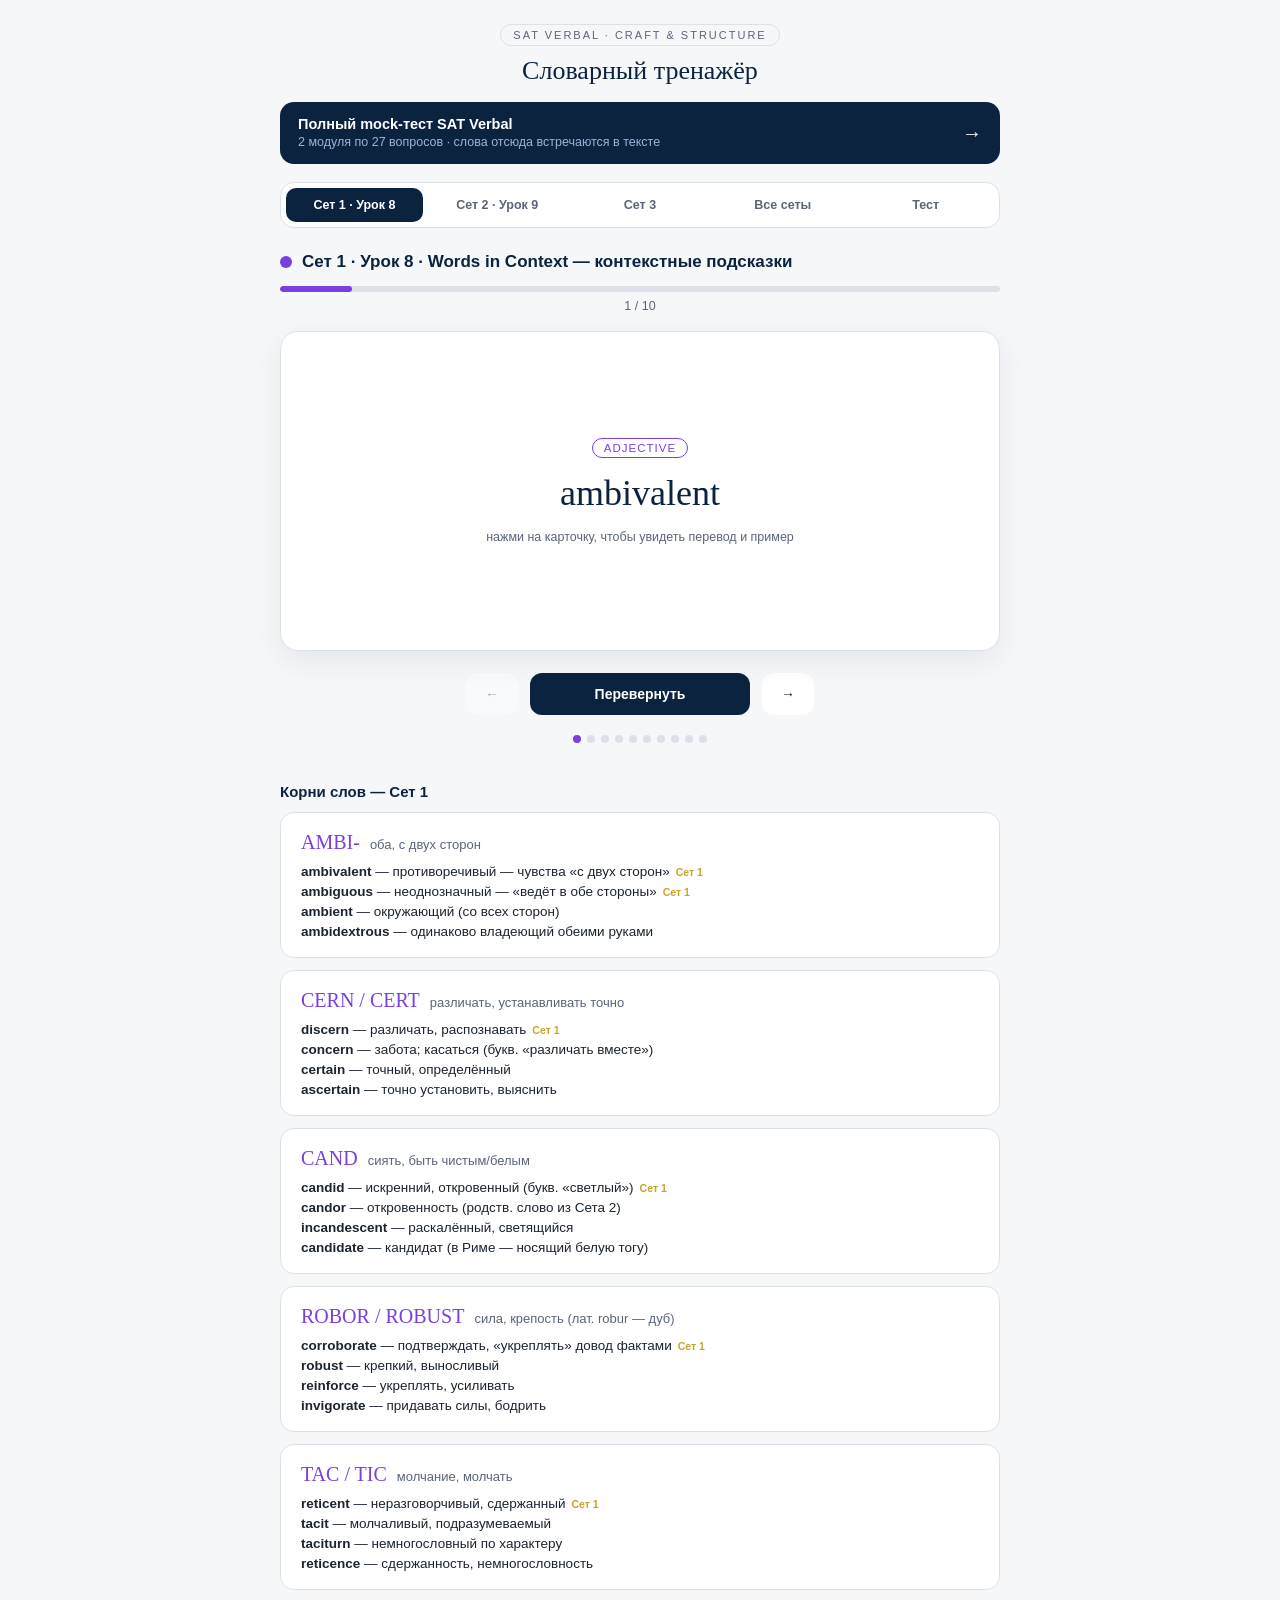
==== index.html @ abc8c863 "Add files via upload" ====
<!DOCTYPE html>
<html lang="ru">
<head>
<meta charset="UTF-8">
<meta name="viewport" content="width=device-width, initial-scale=1, viewport-fit=cover">
<title>SAT Verbal · Словарный тренажёр</title>
<style>
  :root {
    --navy: #0C2340;
    --navy2: #16335E;
    --gold: #C9A227;
    --accent: #7A3FE0;
    --accent2: #0B5FFF;
    --paper: #F6F7F9;
    --line: #DCE1E9;
    --ink: #1B2430;
    --muted: #5A6577;
    --bg: #F6F7F9;
    --card-bg: #ffffff;
    --card-back-bg: #0C2340;
    --good: #0E9F6E;
    --bad: #C0392B;
    box-sizing: border-box;
    padding-top: env(safe-area-inset-top, 0px);
    padding-bottom: env(safe-area-inset-bottom, 0px);
  }
  @media (prefers-color-scheme: dark) {
    :root:not([data-theme="light"]) {
      --bg: #0B1220;
      --card-bg: #16203A;
      --ink: #E7ECF5;
      --muted: #9AA7C0;
      --line: #2A3654;
      --paper: #10192E;
    }
  }
  :root[data-theme="dark"] {
    --bg: #0B1220;
    --card-bg: #16203A;
    --ink: #E7ECF5;
    --muted: #9AA7C0;
    --line: #2A3654;
    --paper: #10192E;
  }
  html { scroll-padding-top: env(safe-area-inset-top, 0px); height: 100%; }
  * { box-sizing: border-box; }
  body {
    height: 100%;
    margin: 0;
    background: var(--bg);
    color: var(--ink);
    font-family: 'Helvetica Neue', Arial, sans-serif;
    display: flex;
    flex-direction: column;
    align-items: center;
    padding: 24px 16px 48px;
    min-height: 100vh;
  }
  .wrap { width: 100%; max-width: 720px; }
  .header { text-align: center; margin-bottom: 16px; }
  .kicker {
    display: inline-block;
    font-size: 11px;
    letter-spacing: 2px;
    text-transform: uppercase;
    color: var(--muted);
    border: 1px solid var(--line);
    border-radius: 20px;
    padding: 4px 12px;
    margin-bottom: 10px;
  }
  h1 {
    font-family: Georgia, serif;
    font-size: 26px;
    font-weight: 400;
    color: var(--navy);
    margin: 0;
  }
  :root[data-theme="dark"] h1, @media (prefers-color-scheme: dark) { }
  .dark h1 { color: #ffffff; }

  nav.tabs {
    display: grid;
    grid-template-columns: repeat(5, 1fr);
    gap: 6px;
    background: var(--card-bg);
    border: 1px solid var(--line);
    border-radius: 14px;
    padding: 5px;
    margin: 18px 0 24px;
  }
  nav.tabs button {
    font-family: inherit;
    font-size: 12.5px;
    font-weight: 700;
    padding: 10px 6px;
    border: none;
    border-radius: 10px;
    background: transparent;
    color: var(--muted);
    cursor: pointer;
  }
  nav.tabs button.active {
    background: var(--navy);
    color: #ffffff;
  }

  section.view { display: none; }
  section.view.active { display: block; }

  .set-heading {
    display: flex;
    align-items: center;
    gap: 10px;
    margin: 4px 0 14px;
  }
  .set-heading .dot { width: 12px; height: 12px; border-radius: 50%; }
  .set-heading h2 { font-size: 17px; font-weight: 800; color: var(--navy); margin: 0; }
  .dark .set-heading h2 { color: #ffffff; }

  .progress-wrap { margin: 10px 0 18px; }
  .progress-track { height: 6px; background: var(--line); border-radius: 6px; overflow: hidden; }
  .progress-fill { height: 100%; background: var(--accent); border-radius: 6px; transition: width 0.3s ease; }
  .progress-label { text-align: center; font-size: 12.5px; color: var(--muted); margin-top: 7px; }

  .stage { perspective: 1600px; }
  .card {
    position: relative;
    width: 100%;
    height: 320px;
    cursor: pointer;
    transform-style: preserve-3d;
    transition: transform 0.5s cubic-bezier(.2,.8,.2,1);
  }
  .card.flipped { transform: rotateY(180deg); }
  .face {
    position: absolute;
    inset: 0;
    backface-visibility: hidden;
    border-radius: 18px;
    display: flex;
    flex-direction: column;
    align-items: center;
    justify-content: center;
    padding: 30px;
    text-align: center;
  }
  .face.front { background: var(--card-bg); border: 1px solid var(--line); box-shadow: 0 10px 30px rgba(12,35,64,0.08); }
  .face.back { background: var(--card-back-bg); color: #ffffff; transform: rotateY(180deg); }
  .tag-pos {
    display: inline-block;
    font-size: 11.5px;
    letter-spacing: 1px;
    text-transform: uppercase;
    color: var(--accent);
    border: 1px solid var(--accent);
    border-radius: 20px;
    padding: 3px 11px;
    margin-bottom: 14px;
  }
  .tag-set {
    position: absolute;
    top: 16px;
    right: 16px;
    font-size: 10.5px;
    font-weight: 800;
    letter-spacing: 0.5px;
    padding: 3px 9px;
    border-radius: 8px;
    color: #ffffff;
  }
  .tag-set.s1 { background: var(--accent); }
  .tag-set.s2 { background: var(--accent2); }
  .tag-set.s3 { background: var(--good); }
  @media (max-width: 520px) { nav.tabs button { font-size: 11px; padding: 10px 2px; } }
  .word { font-family: Georgia, serif; font-size: 36px; font-weight: 400; color: var(--navy); }
  .dark .word { color: #ffffff; }
  .hint { margin-top: 16px; font-size: 12.5px; color: var(--muted); }
  .def-label { font-size: 11.5px; letter-spacing: 1.5px; text-transform: uppercase; color: #C9A227; margin-bottom: 9px; }
  .def { font-size: 18px; line-height: 1.5; margin-bottom: 16px; }
  .example { font-size: 14.5px; line-height: 1.5; font-style: italic; color: #DCE6FF; border-top: 1px solid rgba(255,255,255,0.2); padding-top: 13px; }

  .controls { display: flex; align-items: center; gap: 12px; margin-top: 22px; justify-content: center; }
  button.ctrl {
    font-family: inherit; font-size: 14px; font-weight: 600; border-radius: 12px; border: none;
    padding: 13px 18px; cursor: pointer; transition: opacity 0.15s ease, transform 0.1s ease;
  }
  button.ctrl:active { transform: scale(0.97); }
  .btn-nav { background: var(--card-bg); color: var(--navy); border: 1px solid var(--line); min-width: 52px; }
  .dark .btn-nav { color: #ffffff; }
  .btn-flip { background: var(--navy); color: #ffffff; flex: 1; max-width: 220px; }
  .btn-nav:disabled { opacity: 0.35; cursor: default; }

  .dots { display: flex; gap: 6px; flex-wrap: wrap; justify-content: center; margin-top: 20px; }
  .dot-i { width: 8px; height: 8px; border-radius: 50%; background: var(--line); cursor: pointer; }
  .dot-i.active { background: var(--accent); }
  .dot-i.done { background: var(--gold); }

  .roots-block { margin-top: 40px; }
  .roots-title { font-size: 15px; font-weight: 800; color: var(--navy); margin: 0 0 12px; }
  .dark .roots-title { color: #ffffff; }
  .root-card {
    background: var(--card-bg);
    border: 1px solid var(--line);
    border-radius: 14px;
    padding: 18px 20px;
    margin-bottom: 12px;
  }
  .root-top { display: flex; align-items: baseline; gap: 10px; margin-bottom: 10px; }
  .root-name { font-family: Georgia, serif; font-size: 20px; color: var(--accent); }
  .root-meaning { font-size: 13px; color: var(--muted); }
  .root-examples { display: flex; flex-direction: column; gap: 5px; }
  .root-ex { font-size: 13.5px; }
  .root-ex b { color: var(--ink); }
  .dark .root-ex b { color: #ffffff; }
  .root-ex .src-tag { font-size: 10.5px; color: var(--gold); font-weight: 700; margin-left: 6px; }

  .footer-note { margin-top: 26px; font-size: 12px; color: var(--muted); text-align: center; }

  /* quiz */
  .quiz-scope { display: flex; flex-direction: column; gap: 10px; margin-top: 10px; }
  .scope-btn {
    text-align: left; padding: 16px 18px; border-radius: 14px; border: 1px solid var(--line);
    background: var(--card-bg); cursor: pointer; font-family: inherit;
  }
  .scope-btn b { display: block; font-size: 15px; color: var(--navy); margin-bottom: 3px; }
  .dark .scope-btn b { color: #ffffff; }
  .scope-btn span { font-size: 12.5px; color: var(--muted); }
  .scope-btn:hover { border-color: var(--accent); }

  .q-word-box {
    background: var(--navy); color: #ffffff; border-radius: 16px; padding: 30px; text-align: center; margin-bottom: 18px;
  }
  .q-word-box .lbl { font-size: 11.5px; letter-spacing: 1.5px; text-transform: uppercase; color: #9FB2D9; margin-bottom: 10px; }
  .q-word-box .w { font-family: Georgia, serif; font-size: 34px; }
  .q-opt {
    display: block; width: 100%; text-align: left; padding: 15px 18px; border-radius: 12px;
    border: 1px solid var(--line); background: var(--card-bg); margin-bottom: 10px; font-family: inherit;
    font-size: 14.5px; cursor: pointer; color: var(--ink);
  }
  .dark .q-opt { color: #E7ECF5; }
  .q-opt.correct { border-color: var(--good); background: rgba(14,159,110,0.12); font-weight: 700; }
  .q-opt.wrong { border-color: var(--bad); background: rgba(192,57,43,0.12); }
  .q-opt:disabled { cursor: default; }
  .q-footer { display: flex; justify-content: space-between; align-items: center; margin-top: 6px; }
  .q-score { font-size: 13px; color: var(--muted); }
  .btn-next { background: var(--navy); color: #fff; padding: 12px 22px; border-radius: 12px; border: none; font-family: inherit; font-weight: 600; cursor: pointer; }
  .btn-next:disabled { opacity: 0.35; cursor: default; }

  .result-box { text-align: center; padding: 20px 0; }
  .result-score { font-family: Georgia, serif; font-size: 52px; color: var(--navy); }
  .dark .result-score { color: #ffffff; }
  .result-sub { font-size: 14px; color: var(--muted); margin-top: 4px; margin-bottom: 24px; }
  .miss-item { background: var(--card-bg); border: 1px solid var(--line); border-radius: 12px; padding: 14px 16px; margin-bottom: 10px; text-align: left; }
  .miss-item b { color: var(--accent); }
  .result-actions { display: flex; gap: 10px; margin-top: 20px; justify-content: center; flex-wrap: wrap; }
  .btn-secondary { background: var(--card-bg); border: 1px solid var(--line); color: var(--navy); padding: 12px 18px; border-radius: 12px; font-family: inherit; font-weight: 600; cursor: pointer; }
  .dark .btn-secondary { color: #ffffff; }

  /* link to mock test */
  .mock-link {
    display: flex; align-items: center; justify-content: space-between; gap: 14px;
    margin: 16px 0 0; padding: 14px 18px; border-radius: 14px; text-decoration: none;
    background: var(--navy); color: #ffffff;
  }
  .mock-link b { display: block; font-size: 14.5px; }
  .mock-link span { font-size: 12.5px; color: #9FB2D9; }
  .mock-link .arrow { font-size: 20px; flex: none; }
  .mock-link:hover { background: var(--navy2); }
  a.btn-secondary { text-decoration: none; display: inline-block; }
</style>
</head>
<body id="bodyEl">
<div class="wrap">

  <div class="header">
    <span class="kicker">SAT Verbal · Craft &amp; Structure</span>
    <h1>Словарный тренажёр</h1>
    <a class="mock-link" href="sat-verbal-mock-test.html">
      <div style="text-align:left;"><b>Полный mock-тест SAT Verbal</b><span>2 модуля по 27 вопросов · слова отсюда встречаются в тексте</span></div>
      <div class="arrow">→</div>
    </a>
  </div>

  <nav class="tabs">
    <button data-tab="set1" class="active">Сет 1 · Урок 8</button>
    <button data-tab="set2">Сет 2 · Урок 9</button>
    <button data-tab="set3">Сет 3</button>
    <button data-tab="all">Все сеты</button>
    <button data-tab="quiz">Тест</button>
  </nav>

  <!-- SET 1 VIEW -->
  <section class="view active" id="view-set1">
    <div class="set-heading"><div class="dot" style="background:#7A3FE0"></div><h2>Сет 1 · Урок 8 · Words in Context — контекстные подсказки</h2></div>
    <div class="progress-wrap">
      <div class="progress-track"><div class="progress-fill" id="pf-set1"></div></div>
      <div class="progress-label" id="pl-set1">1 / 10</div>
    </div>
    <div class="stage"><div class="card" id="card-set1"></div></div>
    <div class="controls">
      <button class="ctrl btn-nav" id="prev-set1">←</button>
      <button class="ctrl btn-flip" id="flip-set1">Перевернуть</button>
      <button class="ctrl btn-nav" id="next-set1">→</button>
    </div>
    <div class="dots" id="dots-set1"></div>

    <div class="roots-block">
      <p class="roots-title">Корни слов — Сет 1</p>
      <div id="roots-set1"></div>
    </div>
  </section>

  <!-- SET 2 VIEW -->
  <section class="view" id="view-set2">
    <div class="set-heading"><div class="dot" style="background:#0B5FFF"></div><h2>Сет 2 · Урок 9 · Words in Context — многозначные слова и тон</h2></div>
    <div class="progress-wrap">
      <div class="progress-track"><div class="progress-fill" id="pf-set2"></div></div>
      <div class="progress-label" id="pl-set2">1 / 10</div>
    </div>
    <div class="stage"><div class="card" id="card-set2"></div></div>
    <div class="controls">
      <button class="ctrl btn-nav" id="prev-set2">←</button>
      <button class="ctrl btn-flip" id="flip-set2">Перевернуть</button>
      <button class="ctrl btn-nav" id="next-set2">→</button>
    </div>
    <div class="dots" id="dots-set2"></div>

    <div class="roots-block">
      <p class="roots-title">Корни слов — Сет 2</p>
      <div id="roots-set2"></div>
    </div>
  </section>

  <!-- SET 3 VIEW -->
  <section class="view" id="view-set3">
    <div class="set-heading"><div class="dot" style="background:#0E9F6E"></div><h2>Сет 3 · Words in Context — слова из текста</h2></div>
    <div class="progress-wrap">
      <div class="progress-track"><div class="progress-fill" id="pf-set3"></div></div>
      <div class="progress-label" id="pl-set3">1 / 15</div>
    </div>
    <div class="stage"><div class="card" id="card-set3"></div></div>
    <div class="controls">
      <button class="ctrl btn-nav" id="prev-set3">←</button>
      <button class="ctrl btn-flip" id="flip-set3">Перевернуть</button>
      <button class="ctrl btn-nav" id="next-set3">→</button>
    </div>
    <div class="dots" id="dots-set3"></div>

    <div class="roots-block">
      <p class="roots-title">Корни слов — Сет 3</p>
      <div id="roots-set3"></div>
    </div>
  </section>

  <!-- ALL SETS VIEW -->
  <section class="view" id="view-all">
    <div class="set-heading"><div class="dot" style="background:#C9A227"></div><h2>Все сеты · 35 слов</h2></div>
    <div class="progress-wrap">
      <div class="progress-track"><div class="progress-fill" id="pf-all"></div></div>
      <div class="progress-label" id="pl-all">1 / 35</div>
    </div>
    <div class="stage"><div class="card" id="card-all"></div></div>
    <div class="controls">
      <button class="ctrl btn-nav" id="prev-all">←</button>
      <button class="ctrl btn-flip" id="flip-all">Перевернуть</button>
      <button class="ctrl btn-nav" id="next-all">→</button>
    </div>
    <div class="dots" id="dots-all"></div>

    <div class="roots-block">
      <p class="roots-title">Корни слов — Сет 1</p>
      <div id="roots-all-1"></div>
      <p class="roots-title" style="margin-top:24px;">Корни слов — Сет 2</p>
      <div id="roots-all-2"></div>
      <p class="roots-title" style="margin-top:24px;">Корни слов — Сет 3</p>
      <div id="roots-all-3"></div>
    </div>
  </section>

  <!-- QUIZ VIEW -->
  <section class="view" id="view-quiz">
    <div id="quiz-scope-screen">
      <div class="set-heading"><div class="dot" style="background:#C0392B"></div><h2>Тест на знание слов</h2></div>
      <p style="font-size:13.5px; color:var(--muted); margin-bottom:16px;">Выбери, какие слова проверить. На каждое слово — 4 варианта значения, нужно выбрать верный.</p>
      <div class="quiz-scope">
        <button class="scope-btn" data-scope="set1"><b>Сет 1 · Урок 8</b><span>10 вопросов</span></button>
        <button class="scope-btn" data-scope="set2"><b>Сет 2 · Урок 9</b><span>10 вопросов</span></button>
        <button class="scope-btn" data-scope="set3"><b>Сет 3</b><span>15 вопросов</span></button>
        <button class="scope-btn" data-scope="all"><b>Все сеты</b><span>35 вопросов</span></button>
      </div>
    </div>

    <div id="quiz-run-screen" style="display:none;">
      <div class="progress-wrap">
        <div class="progress-track"><div class="progress-fill" id="pf-quiz"></div></div>
        <div class="progress-label" id="pl-quiz">Вопрос 1 / 10</div>
      </div>
      <div class="q-word-box">
        <div class="lbl">Что означает это слово?</div>
        <div class="w" id="quiz-word">word</div>
      </div>
      <div id="quiz-options"></div>
      <div class="q-footer">
        <div class="q-score" id="quiz-score">Верно: 0</div>
        <button class="btn-next" id="quiz-next" disabled>Далее →</button>
      </div>
    </div>

    <div id="quiz-result-screen" style="display:none;">
      <div class="result-box">
        <div class="result-score" id="result-score">8/10</div>
        <div class="result-sub" id="result-sub">Хороший результат!</div>
      </div>
      <div id="result-misses"></div>
      <div class="result-actions">
        <button class="btn-next" id="quiz-restart">Пройти ещё раз</button>
        <button class="btn-secondary" id="quiz-back">Выбрать другой сет</button>
        <a class="btn-secondary" href="sat-verbal-mock-test.html">Пройти mock-тест →</a>
      </div>
    </div>
  </section>

  <div class="footer-note">Нажимай на карточку, чтобы увидеть перевод и пример. Проверяй себя тестом после нескольких проходов.</div>

</div>

<script>
  const set1Words = [
    { word: "ambivalent", pos: "adjective", def: "противоречивый, испытывающий смешанные чувства", example: "\"She felt ambivalent about the promotion, excited but wary of the added stress.\"" },
    { word: "discern", pos: "verb", def: "различать, распознавать нечто неочевидное", example: "\"It was hard to discern his true intentions from his carefully worded email.\"" },
    { word: "candid", pos: "adjective", def: "честный, откровенный, без утайки", example: "\"In a candid interview, the actor admitted her early career had been a struggle.\"" },
    { word: "skeptical", pos: "adjective", def: "сомневающийся, не склонный сразу верить", example: "\"The scientist remained skeptical of the results until the experiment was repeated.\"" },
    { word: "meticulous", pos: "adjective", def: "очень внимательный к деталям, скрупулёзный", example: "\"The meticulous editor caught every inconsistency in the manuscript.\"" },
    { word: "plausible", pos: "adjective", def: "правдоподобный, звучащий разумно", example: "\"Her explanation for the delay was plausible, so the manager accepted it.\"" },
    { word: "innate", pos: "adjective", def: "врождённый, присущий от природы", example: "\"Some researchers argue that a sense of rhythm is innate in humans.\"" },
    { word: "ambiguous", pos: "adjective", def: "неоднозначный, допускающий разные толкования", example: "\"The instructions were so ambiguous that half the class misunderstood them.\"" },
    { word: "corroborate", pos: "verb", def: "подтверждать (фактами, показаниями)", example: "\"Three witnesses corroborated the driver's account of the accident.\"" },
    { word: "reticent", pos: "adjective", def: "неразговорчивый, сдержанный в высказываниях", example: "\"He was strangely reticent about his time abroad.\"" }
  ];

  const set2Words = [
    { word: "sanction", pos: "verb / noun", def: "гл. официально одобрить, разрешить; сущ. санкция, наказание", example: "\"The board finally chose to sanction the merger.\"" },
    { word: "temper", pos: "verb / noun", def: "гл. смягчать, умерять; сущ. нрав, вспыльчивость", example: "\"Success had tempered his early arrogance.\"" },
    { word: "novel", pos: "adjective / noun", def: "прил. новый, необычный; сущ. роман (книга)", example: "\"Her novel approach to teaching surprised the committee.\"" },
    { word: "yield", pos: "verb", def: "уступать, сдаваться; или производить, приносить (урожай)", example: "\"The field yielded a record harvest despite the drought.\"" },
    { word: "compound", pos: "verb / adjective", def: "гл. усугублять, усложнять; прил. составной, сложный", example: "\"Poor planning compounded the project's delays.\"" },
    { word: "wry", pos: "adjective", def: "сухо-ироничный, с лёгкой насмешкой", example: "\"He gave a wry smile at the absurdity of the situation.\"" },
    { word: "candor", pos: "noun", def: "откровенность, прямота в высказываниях", example: "\"Her candor about the company's struggles surprised the reporters.\"" },
    { word: "terse", pos: "adjective", def: "краткий, сдержанный, почти резкий", example: "\"His terse reply suggested he did not want to discuss it further.\"" },
    { word: "subtle", pos: "adjective", def: "неочевидный, тонкий, едва уловимый", example: "\"There was a subtle shift in her tone that only close friends would notice.\"" },
    { word: "austere", pos: "adjective", def: "строгий, суровый, лишённый излишеств", example: "\"The monastery's austere lifestyle left little room for indulgence.\"" }
  ];

  const roots1 = [
    { root: "AMBI-", meaning: "оба, с двух сторон", examples: [
      { word: "ambivalent", gloss: "противоречивый — чувства «с двух сторон»", src: "Сет 1" },
      { word: "ambiguous", gloss: "неоднозначный — «ведёт в обе стороны»", src: "Сет 1" },
      { word: "ambient", gloss: "окружающий (со всех сторон)" },
      { word: "ambidextrous", gloss: "одинаково владеющий обеими руками" }
    ]},
    { root: "CERN / CERT", meaning: "различать, устанавливать точно", examples: [
      { word: "discern", gloss: "различать, распознавать", src: "Сет 1" },
      { word: "concern", gloss: "забота; касаться (букв. «различать вместе»)" },
      { word: "certain", gloss: "точный, определённый" },
      { word: "ascertain", gloss: "точно установить, выяснить" }
    ]},
    { root: "CAND", meaning: "сиять, быть чистым/белым", examples: [
      { word: "candid", gloss: "искренний, откровенный (букв. «светлый»)", src: "Сет 1" },
      { word: "candor", gloss: "откровенность (родств. слово из Сета 2)" },
      { word: "incandescent", gloss: "раскалённый, светящийся" },
      { word: "candidate", gloss: "кандидат (в Риме — носящий белую тогу)" }
    ]},
    { root: "ROBOR / ROBUST", meaning: "сила, крепость (лат. robur — дуб)", examples: [
      { word: "corroborate", gloss: "подтверждать, «укреплять» довод фактами", src: "Сет 1" },
      { word: "robust", gloss: "крепкий, выносливый" },
      { word: "reinforce", gloss: "укреплять, усиливать" },
      { word: "invigorate", gloss: "придавать силы, бодрить" }
    ]},
    { root: "TAC / TIC", meaning: "молчание, молчать", examples: [
      { word: "reticent", gloss: "неразговорчивый, сдержанный", src: "Сет 1" },
      { word: "tacit", gloss: "молчаливый, подразумеваемый" },
      { word: "taciturn", gloss: "немногословный по характеру" },
      { word: "reticence", gloss: "сдержанность, немногословность" }
    ]}
  ];

  const roots2 = [
    { root: "SANCT", meaning: "священный, неприкосновенный", examples: [
      { word: "sanction", gloss: "официально одобрить / санкция", src: "Сет 2" },
      { word: "sanctuary", gloss: "убежище, святилище" },
      { word: "sanctify", gloss: "освящать" },
      { word: "sanctimonious", gloss: "показно благочестивый" }
    ]},
    { root: "NOV", meaning: "новый", examples: [
      { word: "novel", gloss: "новый, необычный / роман", src: "Сет 2" },
      { word: "novice", gloss: "новичок" },
      { word: "innovate", gloss: "внедрять новое" },
      { word: "renovate", gloss: "обновлять, ремонтировать" }
    ]},
    { root: "PON / POS", meaning: "помещать, ставить", examples: [
      { word: "compound", gloss: "составной; усугублять — «класть вместе»", src: "Сет 2" },
      { word: "component", gloss: "составная часть" },
      { word: "compose", gloss: "составлять, сочинять" },
      { word: "postpone", gloss: "откладывать (букв. «ставить после»)" }
    ]},
    { root: "TEMPOR / TEMPER", meaning: "время; смешивать, умерять", examples: [
      { word: "temper", gloss: "смягчать / нрав, вспыльчивость", src: "Сет 2" },
      { word: "temperature", gloss: "температура" },
      { word: "contemporary", gloss: "современный, современник" },
      { word: "temperament", gloss: "темперамент, нрав" }
    ]},
    { root: "SUB-", meaning: "под, ниже", examples: [
      { word: "subtle", gloss: "тонкий, едва уловимый (букв. «под тканью»)", src: "Сет 2" },
      { word: "subordinate", gloss: "подчинённый" },
      { word: "submerge", gloss: "погружать под воду" },
      { word: "subside", gloss: "оседать, стихать" }
    ]}
  ];

  const set3Words = [
    { word: "attached", pos: "adjective / verb", def: "прил. прикреплённый, приложенный; привязанный (к кому-то или чему-то)", example: "\"She was deeply attached to her grandmother's old house, even though it needed repairs.\"" },
    { word: "surface", pos: "noun / verb", def: "сущ. поверхность; внешняя сторона; гл. всплывать, проявляться", example: "\"Beneath the calm surface of the lake, strong currents were at work.\"" },
    { word: "boulders", pos: "noun (plural)", def: "валуны, крупные округлые камни", example: "\"Hikers had to climb over massive boulders left behind by an ancient glacier.\"" },
    { word: "unexpected", pos: "adjective", def: "неожиданный, непредвиденный", example: "\"The unexpected results forced the team to rethink their hypothesis.\"" },
    { word: "obstacle", pos: "noun", def: "препятствие, помеха", example: "\"Lack of funding was the main obstacle to completing the project.\"" },
    { word: "to receive", pos: "verb", def: "получать; принимать (что-то отправленное или данное)", example: "\"The author received widespread praise for her debut novel.\"" },
    { word: "trait", pos: "noun", def: "черта, характерная особенность (характера или организма)", example: "\"Curiosity is a trait shared by nearly all successful researchers.\"" },
    { word: "substantial", pos: "adjective", def: "значительный, существенный, весомый", example: "\"The study found a substantial increase in crop yields.\"" },
    { word: "to ponder", pos: "verb", def: "обдумывать, размышлять, взвешивать в уме", example: "\"He paused to ponder the consequences before signing the contract.\"" },
    { word: "to prey / prey", pos: "verb / noun", def: "гл. (to prey on) охотиться на, питаться; наживаться на слабости; сущ. prey — добыча, жертва", example: "\"Owls prey on small rodents, and a mouse in an open field is easy prey.\"" },
    { word: "to boast", pos: "verb", def: "хвастаться; (о месте или вещи) гордиться наличием чего-либо, располагать", example: "\"The city boasts more than fifty museums.\"" },
    { word: "to persist", pos: "verb", def: "упорствовать, настойчиво продолжать; сохраняться вопреки трудностям", example: "\"Despite repeated failures, the inventor persisted in testing new designs.\"" },
    { word: "conventional wisdom", pos: "noun phrase", def: "общепринятое мнение, «все знают, что…» (conventional — привычный, общепринятый; wisdom — мудрость)", example: "\"Conventional wisdom said the new café would fail, but it was packed from day one.\"" },
    { word: "to acknowledge", pos: "verb", def: "признавать (факт, ошибку, заслугу); подтверждать получение", example: "\"The senator acknowledged that her earlier forecast had been wrong.\"" },
    { word: "to challenge", pos: "verb / noun", def: "гл. оспаривать, ставить под сомнение; бросать вызов; сущ. вызов, сложная задача", example: "\"The researcher challenged the long-held assumption with new evidence.\"" }
  ];

  const roots3 = [
    { root: "STA / SIST", meaning: "стоять", examples: [
      { word: "obstacle", gloss: "препятствие — то, что «стоит поперёк пути»", src: "Сет 3" },
      { word: "substantial", gloss: "существенный — «стоящий под» (основой)", src: "Сет 3" },
      { word: "persist", gloss: "упорствовать — «стоять до конца»", src: "Сет 3" },
      { word: "resist", gloss: "сопротивляться — «стоять против»" }
    ]},
    { root: "SPECT / SPEC", meaning: "смотреть", examples: [
      { word: "unexpected", gloss: "неожиданный — не тот, которого «высматривали» (ex-spect)", src: "Сет 3" },
      { word: "inspect", gloss: "осматривать, проверять" },
      { word: "prospect", gloss: "перспектива (то, что видно впереди)" },
      { word: "spectator", gloss: "зритель" }
    ]},
    { root: "VEN / VENT", meaning: "приходить, сходиться", examples: [
      { word: "conventional", gloss: "общепринятый — то, о чём «сошлись вместе»", src: "Сет 3" },
      { word: "convene", gloss: "собираться, созывать" },
      { word: "intervene", gloss: "вмешиваться (букв. «приходить между»)" },
      { word: "prevent", gloss: "предотвращать («приходить раньше»)" }
    ]},
    { root: "CEIV / CEPT / CAP", meaning: "брать, хватать", examples: [
      { word: "to receive", gloss: "получать — «брать обратно к себе»", src: "Сет 3" },
      { word: "accept", gloss: "принимать, соглашаться" },
      { word: "perceive", gloss: "воспринимать, замечать" },
      { word: "capture", gloss: "захватывать, брать в плен" }
    ]},
    { root: "PEND / POND", meaning: "вешать, взвешивать", examples: [
      { word: "to ponder", gloss: "обдумывать — «взвешивать» мысль в уме", src: "Сет 3" },
      { word: "depend", gloss: "зависеть (букв. «висеть на чём-то»)" },
      { word: "pendulum", gloss: "маятник" },
      { word: "ponderous", gloss: "тяжеловесный, громоздкий" }
    ]},
    { root: "TRACT", meaning: "тянуть, проводить (линию)", examples: [
      { word: "trait", gloss: "черта — «проведённая линия», штрих", src: "Сет 3" },
      { word: "attract", gloss: "притягивать, привлекать" },
      { word: "extract", gloss: "извлекать" },
      { word: "distract", gloss: "отвлекать («оттягивать» внимание)" }
    ]},
    { root: "GNO / KNOW", meaning: "знать, узнавать", examples: [
      { word: "to acknowledge", gloss: "признавать — «давать знать», что знаешь о факте", src: "Сет 3" },
      { word: "recognize", gloss: "узнавать, признавать" },
      { word: "ignore", gloss: "игнорировать («не желать знать»)" },
      { word: "cognitive", gloss: "познавательный, когнитивный" }
    ]},
    { root: "PRED / PREHEND", meaning: "хватать, захватывать", examples: [
      { word: "to prey / prey", gloss: "добыча; охотиться — то, что «схвачено»", src: "Сет 3" },
      { word: "predator", gloss: "хищник" },
      { word: "comprehend", gloss: "постигать, «схватывать» смысл" },
      { word: "apprehend", gloss: "задерживать; постигать" }
    ]}
  ];

  const allWords = set1Words.map(w => Object.assign({ setId: "s1" }, w))
    .concat(set2Words.map(w => Object.assign({ setId: "s2" }, w)))
    .concat(set3Words.map(w => Object.assign({ setId: "s3" }, w)));

  // ---------- Flashcard deck engine ----------
  function makeDeck(containerId, dotsId, pfId, plId, prevId, nextId, flipId, words, showSetTag) {
    let index = 0;
    let flipped = false;
    const cardEl = document.getElementById(containerId);
    const dotsWrap = document.getElementById(dotsId);
    const pf = document.getElementById(pfId);
    const pl = document.getElementById(plId);
    const prevBtn = document.getElementById(prevId);
    const nextBtn = document.getElementById(nextId);
    const flipBtn = document.getElementById(flipId);

    function buildCardSkeleton() {
      cardEl.innerHTML =
        '<div class="face front">' +
          (showSetTag ? '<span class="tag-set" id="' + containerId + '-tag"></span>' : '') +
          '<span class="tag-pos" id="' + containerId + '-pos"></span>' +
          '<div class="word" id="' + containerId + '-word"></div>' +
          '<div class="hint">нажми на карточку, чтобы увидеть перевод и пример</div>' +
        '</div>' +
        '<div class="face back">' +
          '<div class="def-label">Значение</div>' +
          '<div class="def" id="' + containerId + '-def"></div>' +
          '<div class="example" id="' + containerId + '-ex"></div>' +
        '</div>';
    }

    function buildDots() {
      dotsWrap.innerHTML = '';
      words.forEach((_, i) => {
        const d = document.createElement('div');
        d.className = 'dot-i';
        d.addEventListener('click', () => { index = i; flipped = false; render(); });
        dotsWrap.appendChild(d);
      });
    }

    function render() {
      const w = words[index];
      document.getElementById(containerId + '-pos').textContent = w.pos;
      document.getElementById(containerId + '-word').textContent = w.word;
      document.getElementById(containerId + '-def').textContent = w.def;
      document.getElementById(containerId + '-ex').textContent = w.example;
      if (showSetTag) {
        const tagEl = document.getElementById(containerId + '-tag');
        tagEl.textContent = 'СЕТ ' + w.setId.slice(1);
        tagEl.className = 'tag-set ' + w.setId;
      }
      cardEl.classList.toggle('flipped', flipped);
      pf.style.width = ((index + 1) / words.length * 100) + '%';
      pl.textContent = (index + 1) + ' / ' + words.length;
      prevBtn.disabled = index === 0;
      nextBtn.disabled = index === words.length - 1;
      [...dotsWrap.children].forEach((d, i) => {
        d.classList.toggle('active', i === index);
        d.classList.toggle('done', i < index);
      });
    }

    buildCardSkeleton();
    cardEl.addEventListener('click', () => { flipped = !flipped; render(); });
    flipBtn.addEventListener('click', (e) => { e.stopPropagation(); flipped = !flipped; render(); });
    prevBtn.addEventListener('click', (e) => { e.stopPropagation(); if (index > 0) { index--; flipped = false; render(); } });
    nextBtn.addEventListener('click', (e) => { e.stopPropagation(); if (index < words.length - 1) { index++; flipped = false; render(); } });

    buildDots();
    render();
  }

  makeDeck('card-set1', 'dots-set1', 'pf-set1', 'pl-set1', 'prev-set1', 'next-set1', 'flip-set1', set1Words, false);
  makeDeck('card-set2', 'dots-set2', 'pf-set2', 'pl-set2', 'prev-set2', 'next-set2', 'flip-set2', set2Words, false);
  makeDeck('card-set3', 'dots-set3', 'pf-set3', 'pl-set3', 'prev-set3', 'next-set3', 'flip-set3', set3Words, false);
  makeDeck('card-all', 'dots-all', 'pf-all', 'pl-all', 'prev-all', 'next-all', 'flip-all', allWords, true);

  // ---------- Roots rendering ----------
  function renderRoots(containerId, roots) {
    const wrap = document.getElementById(containerId);
    wrap.innerHTML = roots.map(r => {
      const exHtml = r.examples.map(e =>
        '<div class="root-ex"><b>' + e.word + '</b> — ' + e.gloss + (e.src ? '<span class="src-tag">' + e.src + '</span>' : '') + '</div>'
      ).join('');
      return '<div class="root-card">' +
        '<div class="root-top"><span class="root-name">' + r.root + '</span><span class="root-meaning">' + r.meaning + '</span></div>' +
        '<div class="root-examples">' + exHtml + '</div>' +
      '</div>';
    }).join('');
  }

  renderRoots('roots-set1', roots1);
  renderRoots('roots-set2', roots2);
  renderRoots('roots-set3', roots3);
  renderRoots('roots-all-1', roots1);
  renderRoots('roots-all-2', roots2);
  renderRoots('roots-all-3', roots3);

  // ---------- Tabs ----------
  const tabButtons = document.querySelectorAll('nav.tabs button');
  const views = document.querySelectorAll('section.view');
  tabButtons.forEach(btn => {
    btn.addEventListener('click', () => {
      tabButtons.forEach(b => b.classList.remove('active'));
      btn.classList.add('active');
      views.forEach(v => v.classList.remove('active'));
      document.getElementById('view-' + btn.dataset.tab).classList.add('active');
    });
  });

  // ---------- Quiz ----------
  const quizScopeScreen = document.getElementById('quiz-scope-screen');
  const quizRunScreen = document.getElementById('quiz-run-screen');
  const quizResultScreen = document.getElementById('quiz-result-screen');
  const scopeButtons = document.querySelectorAll('.scope-btn');

  let quizQueue = [];
  let quizIdx = 0;
  let quizScore = 0;
  let quizMisses = [];
  let quizAnswered = false;

  function shuffle(arr) {
    const a = arr.slice();
    for (let i = a.length - 1; i > 0; i--) {
      const j = Math.floor(Math.random() * (i + 1));
      [a[i], a[j]] = [a[j], a[i]];
    }
    return a;
  }

  function startQuiz(scope) {
    let pool;
    if (scope === 'set1') pool = set1Words;
    else if (scope === 'set2') pool = set2Words;
    else if (scope === 'set3') pool = set3Words;
    else pool = set1Words.concat(set2Words, set3Words);
    quizScope = scope;

    quizQueue = shuffle(pool);
    quizIdx = 0;
    quizScore = 0;
    quizMisses = [];
    quizScoreOf = pool;

    quizScopeScreen.style.display = 'none';
    quizResultScreen.style.display = 'none';
    quizRunScreen.style.display = 'block';
    renderQuizQuestion();
  }

  let quizScoreOf = [];
  let quizScope = 'all';

  function renderQuizQuestion() {
    quizAnswered = false;
    const total = quizQueue.length;
    const current = quizQueue[quizIdx];
    document.getElementById('pf-quiz').style.width = ((quizIdx) / total * 100) + '%';
    document.getElementById('pl-quiz').textContent = 'Вопрос ' + (quizIdx + 1) + ' / ' + total;
    document.getElementById('quiz-word').textContent = current.word;
    document.getElementById('quiz-score').textContent = 'Верно: ' + quizScore;
    document.getElementById('quiz-next').disabled = true;

    const distractPool = quizScoreOf.filter(w => w.word !== current.word);
    const distractors = shuffle(distractPool).slice(0, 3).map(w => w.def);
    const options = shuffle([current.def].concat(distractors));

    const optWrap = document.getElementById('quiz-options');
    optWrap.innerHTML = '';
    options.forEach(optDef => {
      const b = document.createElement('button');
      b.className = 'q-opt';
      b.textContent = optDef;
      b.addEventListener('click', () => handleAnswer(optDef, current.def, b, optWrap));
      optWrap.appendChild(b);
    });
  }

  function handleAnswer(chosenDef, correctDef, btnEl, optWrap) {
    if (quizAnswered) return;
    quizAnswered = true;
    const allBtns = optWrap.querySelectorAll('.q-opt');
    allBtns.forEach(b => {
      b.disabled = true;
      if (b.textContent === correctDef) b.classList.add('correct');
    });
    if (chosenDef === correctDef) {
      quizScore++;
      document.getElementById('quiz-score').textContent = 'Верно: ' + quizScore;
    } else {
      btnEl.classList.add('wrong');
      quizMisses.push(quizQueue[quizIdx]);
    }
    document.getElementById('quiz-next').disabled = false;
  }

  document.getElementById('quiz-next').addEventListener('click', () => {
    quizIdx++;
    if (quizIdx >= quizQueue.length) {
      finishQuiz();
    } else {
      renderQuizQuestion();
    }
  });

  function finishQuiz() {
    quizRunScreen.style.display = 'none';
    quizResultScreen.style.display = 'block';
    const total = quizQueue.length;
    document.getElementById('result-score').textContent = quizScore + '/' + total;
    let msg = 'Отличный результат!';
    const pct = quizScore / total;
    if (pct < 0.5) msg = 'Стоит повторить карточки ещё раз.';
    else if (pct < 0.8) msg = 'Неплохо — пара слов ещё требует повторения.';
    document.getElementById('result-sub').textContent = msg;

    const missWrap = document.getElementById('result-misses');
    if (quizMisses.length === 0) {
      missWrap.innerHTML = '<div class="miss-item">Все ответы верные — можно переходить к следующему сету.</div>';
    } else {
      missWrap.innerHTML = quizMisses.map(w =>
        '<div class="miss-item"><b>' + w.word + '</b> — ' + w.def + '</div>'
      ).join('');
    }
  }

  scopeButtons.forEach(btn => {
    btn.addEventListener('click', () => startQuiz(btn.dataset.scope));
  });

  document.getElementById('quiz-restart').addEventListener('click', () => {
    startQuiz(quizScope);
  });

  document.getElementById('quiz-back').addEventListener('click', () => {
    quizResultScreen.style.display = 'none';
    quizRunScreen.style.display = 'none';
    quizScopeScreen.style.display = 'block';
  });
</script>
</body>
</html>
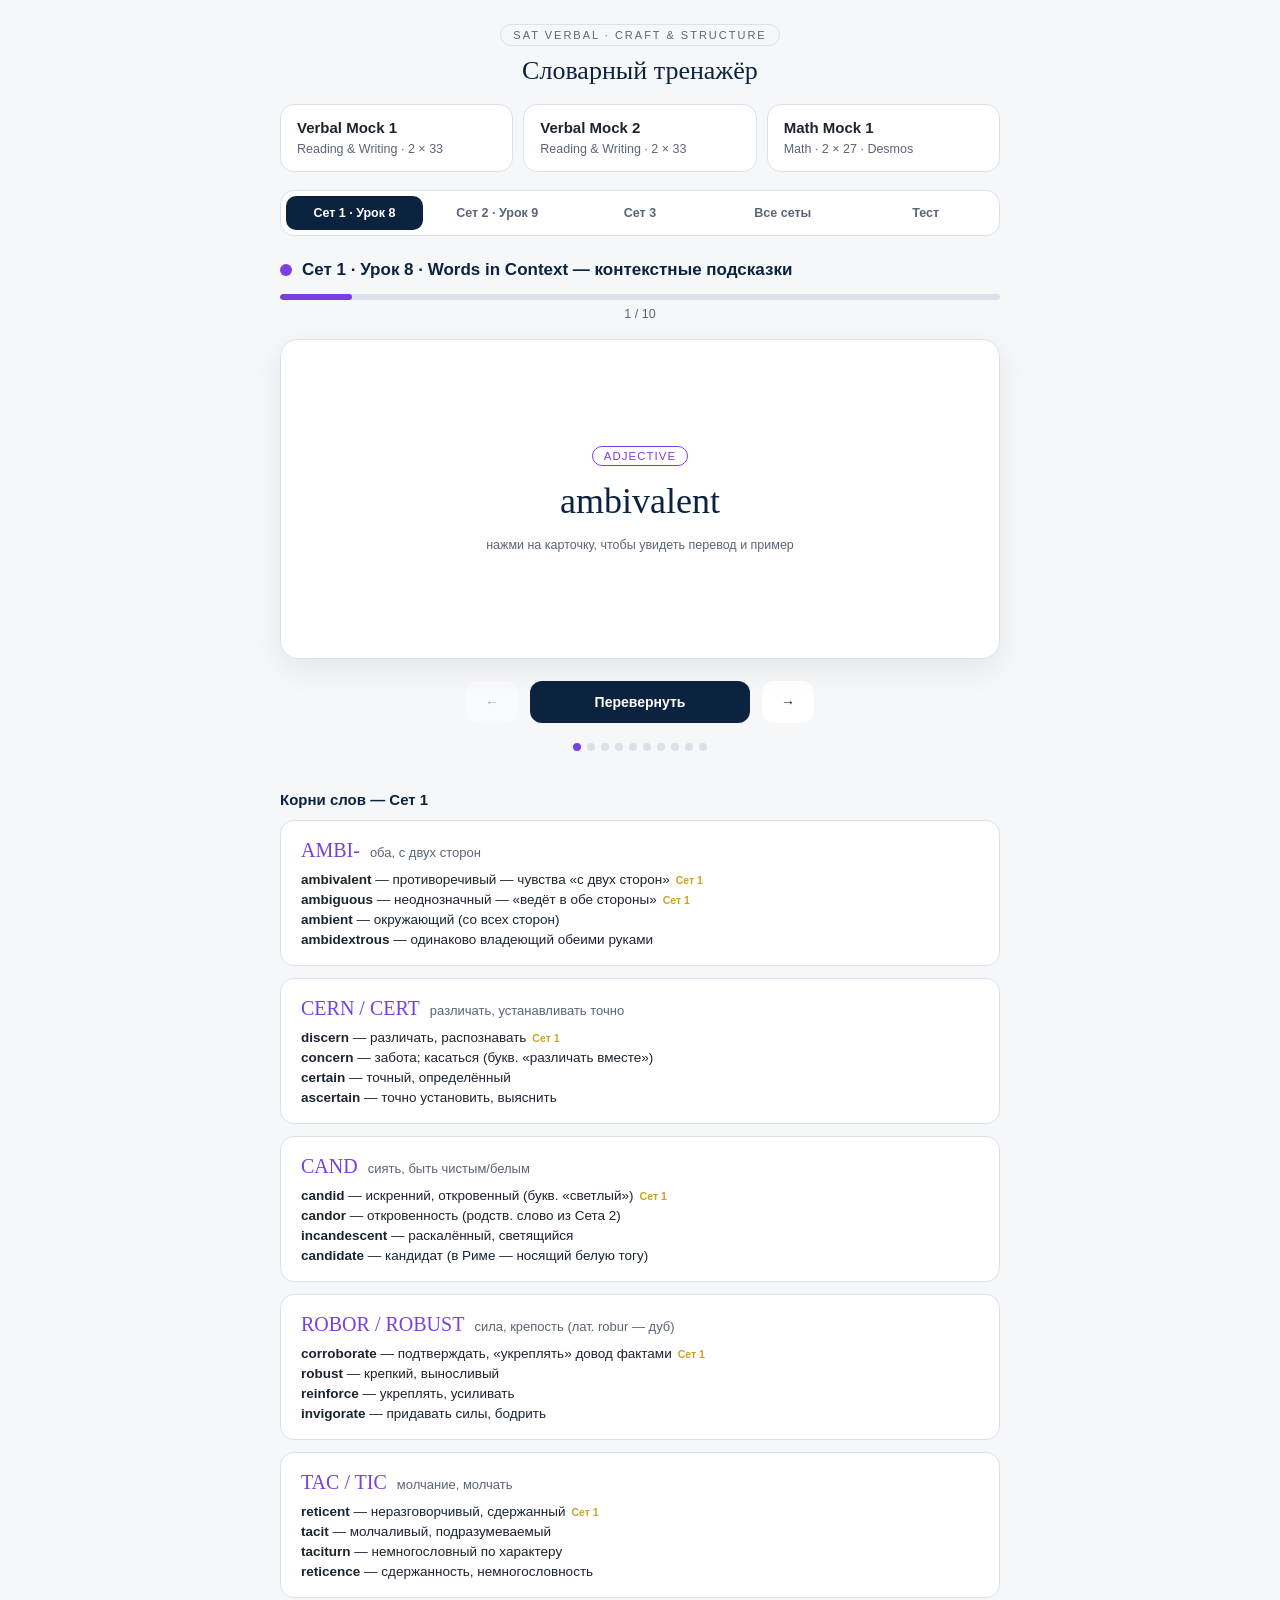
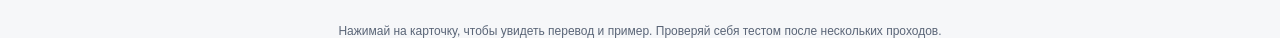
==== commit 489c9f54: "Add files via upload" ====
--- a/index.html
+++ b/index.html
@@ -228,6 +228,13 @@
   .scope-btn span { font-size: 12.5px; color: var(--muted); }
   .scope-btn:hover { border-color: var(--accent); }
 
+  .mock-links { display: grid; grid-template-columns: repeat(3, 1fr); gap: 10px; margin-top: 18px; }
+  .mock-link { display: block; text-decoration: none; background: var(--card-bg); border: 1px solid var(--line); border-radius: 14px; padding: 14px 16px; text-align: left; }
+  .mock-link:hover { border-color: var(--accent); }
+  .mock-link b { display: block; font-size: 15px; color: var(--ink); margin-bottom: 3px; }
+  .mock-link span { font-size: 12.5px; color: var(--muted); }
+  @media (max-width: 520px) { .mock-links { grid-template-columns: 1fr; } }
+
   .q-word-box {
     background: var(--navy); color: #ffffff; border-radius: 16px; padding: 30px; text-align: center; margin-bottom: 18px;
   }
@@ -256,18 +263,6 @@
   .result-actions { display: flex; gap: 10px; margin-top: 20px; justify-content: center; flex-wrap: wrap; }
   .btn-secondary { background: var(--card-bg); border: 1px solid var(--line); color: var(--navy); padding: 12px 18px; border-radius: 12px; font-family: inherit; font-weight: 600; cursor: pointer; }
   .dark .btn-secondary { color: #ffffff; }
-
-  /* link to mock test */
-  .mock-link {
-    display: flex; align-items: center; justify-content: space-between; gap: 14px;
-    margin: 16px 0 0; padding: 14px 18px; border-radius: 14px; text-decoration: none;
-    background: var(--navy); color: #ffffff;
-  }
-  .mock-link b { display: block; font-size: 14.5px; }
-  .mock-link span { font-size: 12.5px; color: #9FB2D9; }
-  .mock-link .arrow { font-size: 20px; flex: none; }
-  .mock-link:hover { background: var(--navy2); }
-  a.btn-secondary { text-decoration: none; display: inline-block; }
 </style>
 </head>
 <body id="bodyEl">
@@ -276,10 +271,11 @@
   <div class="header">
     <span class="kicker">SAT Verbal · Craft &amp; Structure</span>
     <h1>Словарный тренажёр</h1>
-    <a class="mock-link" href="sat-verbal-mock-test.html">
-      <div style="text-align:left;"><b>Полный mock-тест SAT Verbal</b><span>2 модуля по 27 вопросов · слова отсюда встречаются в тексте</span></div>
-      <div class="arrow">→</div>
-    </a>
+    <div class="mock-links">
+      <a class="mock-link" href="sat-verbal-mock-test.html"><b>Verbal Mock 1</b><span data-status="mock1">Reading &amp; Writing · 2 × 33</span></a>
+      <a class="mock-link" href="sat-verbal-mock-test-2.html"><b>Verbal Mock 2</b><span data-status="mock2">Reading &amp; Writing · 2 × 33</span></a>
+      <a class="mock-link" href="sat-math-mock-test-1.html"><b>Math Mock 1</b><span data-status="math1">Math · 2 × 27 · Desmos</span></a>
+    </div>
   </div>
 
   <nav class="tabs">
@@ -416,7 +412,6 @@
       <div class="result-actions">
         <button class="btn-next" id="quiz-restart">Пройти ещё раз</button>
         <button class="btn-secondary" id="quiz-back">Выбрать другой сет</button>
-        <a class="btn-secondary" href="sat-verbal-mock-test.html">Пройти mock-тест →</a>
       </div>
     </div>
   </section>
@@ -823,6 +818,19 @@
     startQuiz(quizScope);
   });
 
+  // ---------- Mock test status (reads what sat-store.js saved for the logged-in student) ----------
+  try {
+    const NS = 'satprep:v1:';
+    const cur = localStorage.getItem(NS + 'current');
+    const doc = cur ? JSON.parse(localStorage.getItem(NS + 'user:' + encodeURIComponent(cur)) || 'null') : null;
+    if (doc && doc.tests) document.querySelectorAll('[data-status]').forEach(el => {
+      const t = doc.tests[el.dataset.status];
+      if (!t) return;
+      if (t.progress) el.textContent = 'Не закончен — продолжить';
+      else if (t.attempts && t.attempts.length) el.textContent = 'Последний балл: ' + t.attempts[t.attempts.length - 1].score + ' · попыток: ' + t.attempts.length;
+    });
+  } catch (e) {}
+
   document.getElementById('quiz-back').addEventListener('click', () => {
     quizResultScreen.style.display = 'none';
     quizRunScreen.style.display = 'none';
